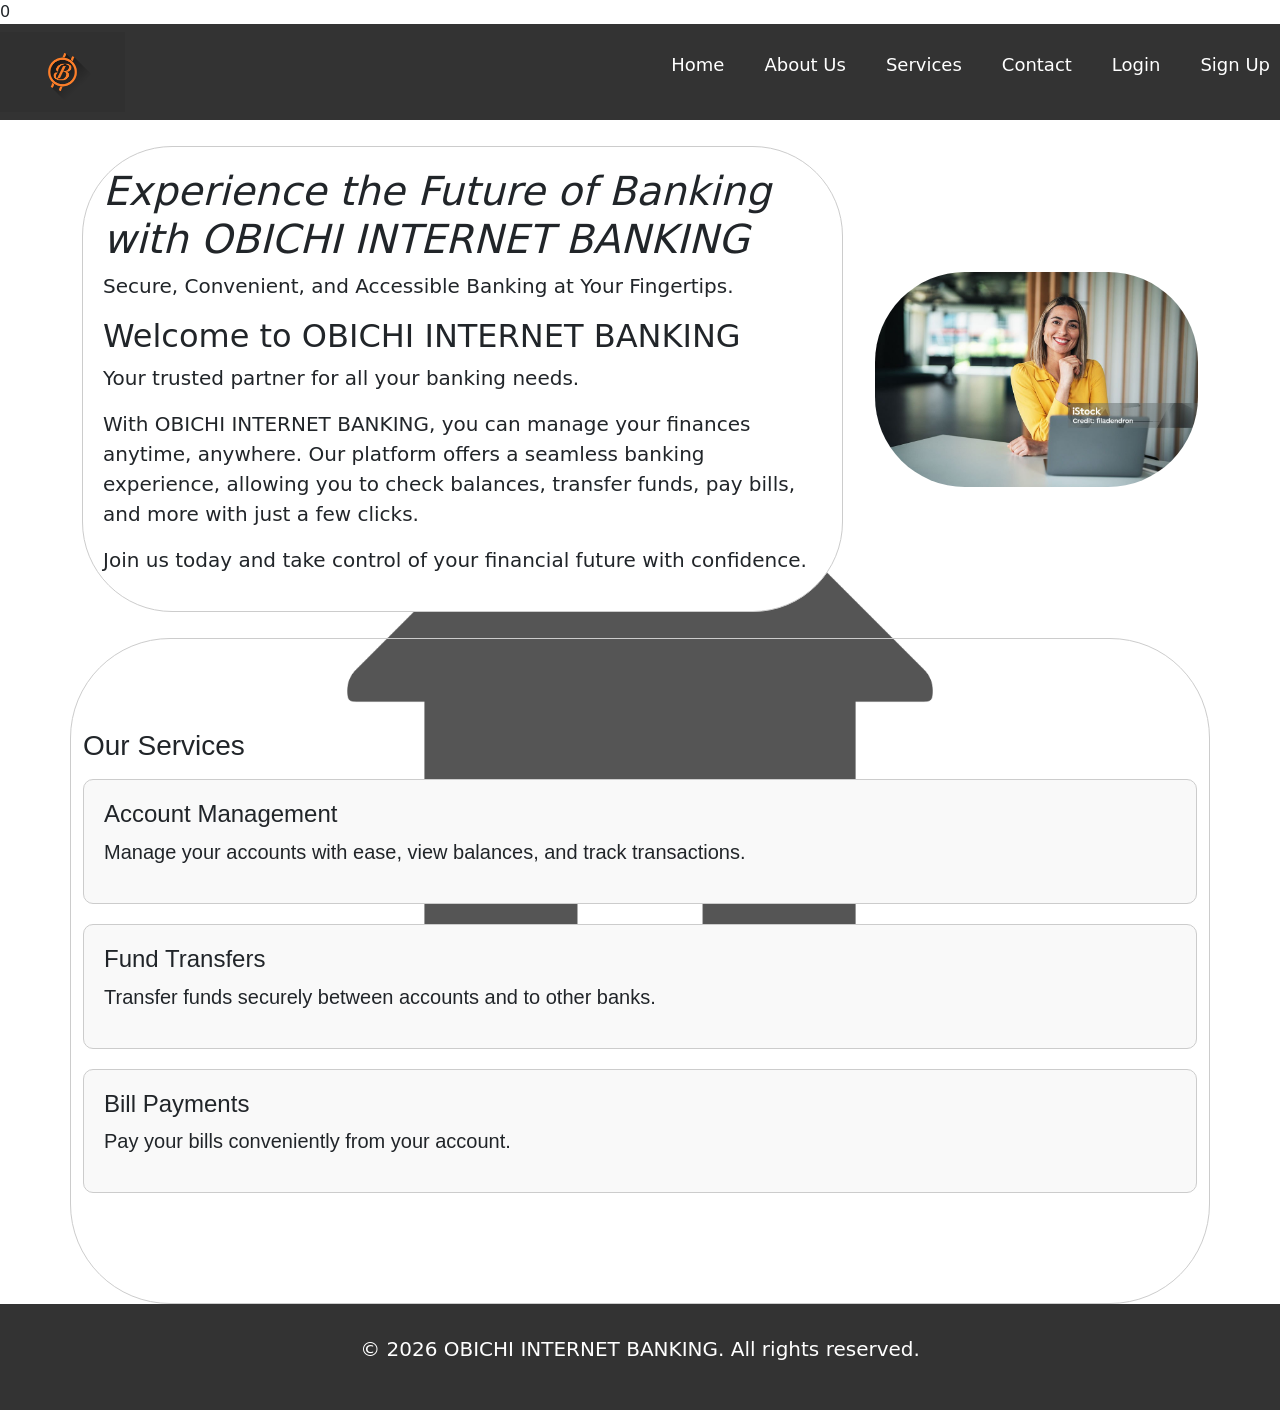
==== index.html @ 0a8cf856 "obi is a fool" ====
0<!DOCTYPE html>
<html lang="en">
<head>
    <meta charset="UTF-8">
    <meta name="viewport" content="width=device-width, initial-scale=1.0">
    <title>OBICHI INTERNET BANKING</title>
    <link href="https://cdn.jsdelivr.net/npm/bootstrap@5.3.8/dist/css/bootstrap.min.css" rel="stylesheet">
    <link rel="stylesheet" href="style.css">
</head>
<body>
    <header>
        <nav class="navbar">
            <div class="logo">
                <img src="img5.png" alt="OBICHI Internet Banking logo" height="100" />
            </div>
            <ul class="nav-links">
                <li><a href="#home">Home</a></li>
                <li><a href="about.html">About Us</a></li>
                <li><a href="services.html">Services</a></li>
                <li><a href="contact.html">Contact</a></li>
                <li><a href="login.html">Login</a></li>
                <li><a href="signup.html">Sign Up</a></li>
            </ul>
        </nav>
    </header>

    <main id="home">
        <section id="hero">
            <div class="container hero-grid">
                <div class="hero-card">
                    <h1>Experience the Future of Banking with OBICHI INTERNET BANKING</h1>
                    <p>Secure, Convenient, and Accessible Banking at Your Fingertips.</p>
                    <h2>Welcome to OBICHI INTERNET BANKING</h2>
                    <p>Your trusted partner for all your banking needs.</p>
                    <p>With OBICHI INTERNET BANKING, you can manage your finances anytime, anywhere. Our platform offers a seamless banking experience, allowing you to check balances, transfer funds, pay bills, and more with just a few clicks.</p>
                    <p>Join us today and take control of your financial future with confidence.</p> 
                </div>
                <div class="image">
                    <img src="img1.jpg" alt="Online banking dashboard" height="400" />
                </div>
            </div>
      </section>
        <section id="services">
            <div class="container">
                <h3>Our Services</h3>
                <div class="service-card">
                    <h4>Account Management</h4>
                    <p>Manage your accounts with ease, view balances, and track transactions.</p>
                    <p>
                </div>
                <div class="service-card">
                    <h4>Fund Transfers</h4>
                    <p>Transfer funds securely between accounts and to other banks.</p>
                </div>
                <div class="service-card">
                    <h4>Bill Payments</h4>
                    <p>Pay your bills conveniently from your account.</p>
                </div>
            </div>
        </section>
    </main>

    <footer class="footer">
        <div class="container">
            <p>&copy; 2026 OBICHI INTERNET BANKING. All rights reserved.</p>
        </div>
    </footer>
    
    <link href="https://cdn.jsdelivr.net/npm/bootstrap@5.3.8/dist/css/bootstrap.min.css" rel="stylesheet">
</body>
</html>
---- style.css ----
.navbar {
    background-color: #333;
    color: white;
    padding: 10px;
    display: flex;
    justify-content: space-between;
    align-items: center;
}
.nav-links {
    list-style: none;
    display: flex;
    gap: 20px;
}
.nav-links li a {
    color: white;
    text-decoration: none;
    font-size: 18px;
    padding: 5px 10px;
    transition: background-color 0.3s, color 0.3s;
}
.nav-links li a:hover {
    background-color: #555;
    color: white;
    border-radius: 5px;
}
.logo img {
    height: 80px;
}
.image img {
    max-width: 100%;
    height: auto;
    display: block;
    border-radius: 90px;
}
.container {
    max-width: 1200px;
    margin: 0 auto;
    padding: 20px;
    border-radius: 100px;
    
}


.hero-grid {
    display: flex;
    gap: 32px;
    align-items: center;
    justify-content: space-between;
    padding: 32px 0;
}

.hero-card,
.service-card {
    background: #fff;
    border: 1px solid #ccc;
    border-radius: 90px;
    padding-top: 20px;
    padding: 20px;
    margin-bottom: 16px;
    margin-top:16px ;
}

.image img {
    max-width: 100%;
    height: auto;
    display: block;
}

.footer {
    background-color: #333;
    color: white;
    text-align: center;
    padding: 20px;
    position: relative;
    bottom: 0;
    width: 100%;

}
.container{
    padding: 20px;
    color:white salmon;
    padding-bottom: 10px;
    padding-top: 10px;
    font-size: 20px;
}

#services .container {
    padding-bottom: 90px;
    padding-top: 90px;
    font-size: 20px;
    font-family: Arial, sans-serif;
    border: 1px solid #ccc;
}
.service-card {
    background-color: #f9f9f9;
    border: 1px solid #ccc;
    border-radius: 10px;
    padding: 20px;
    margin-bottom: 20px;
    transition: transform 0.3s, box-shadow 0.3s;
}
.service-card:hover {
    transform: translateY(-5px);
    box-shadow: 0 4px 8px rgba(0, 0, 0, 0.2);
}
.hero-card:hover {
    transform: translateY(-5px);
    box-shadow: 0 4px 8px rgba(0, 0, 0, 0.2);
}
h1{
    font-size: 36px;
    margin-bottom: 20px;
    color: #333;
    font-weight: bold;
    font-style: italic;
}
h2{
    font-size: 28px;
    margin-bottom: 15px;
    color: #333;
    font-weight: bold;
}h3{
    font-size: 24px;
    margin-bottom: 10px;
    color: #333;
    font-weight: bold;
}h4{
    font-size: 20px;
    margin-bottom: 8px;
    color: #333;
    font-weight: bold;
}
h5{
    font-size: 18px;
    margin-bottom: 6px;
    color: #333;
    font-weight: bold;
}
center{
    background-color:  #333;;
}
body{
    background-color: #101010;
    background-size: cover;
    font-family: Arial, sans-serif;
    font-size: 16px;
    font-weight: normal;
    background-image: url('img8.png');
    background-repeat: no-repeat;
    background-position: center;
    background-size: cover;
    color:whitesmoke;
}

@media (max-width: 768px) {
    .hero-grid {
        flex-direction: column;
        gap: 16px;
    }
}
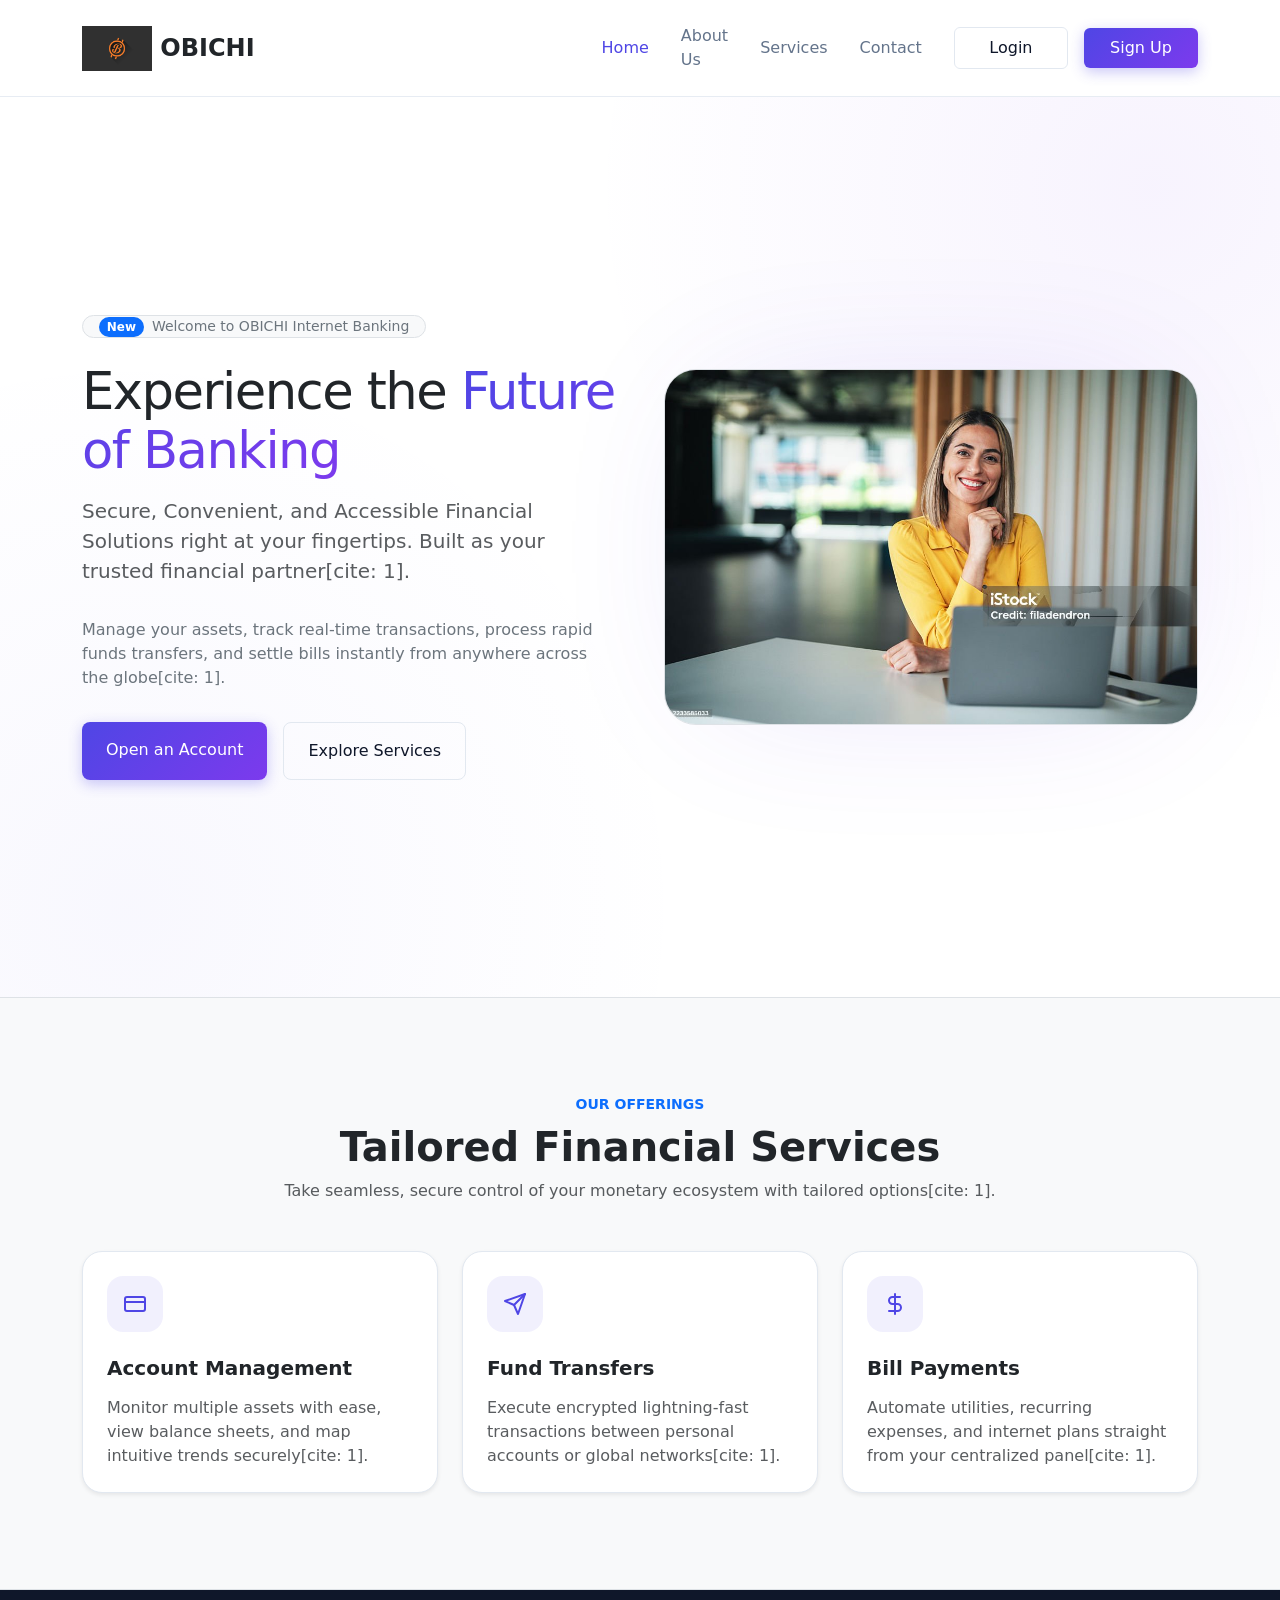
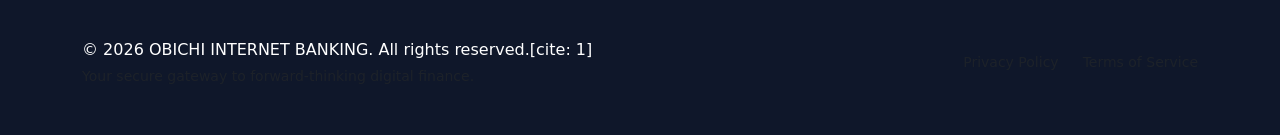
==== commit 785b5247: "bare" ====
--- a/index.html
+++ b/index.html
@@ -1,71 +1,261 @@
-0<!DOCTYPE html>
+<!DOCTYPE html>
 <html lang="en">
 <head>
     <meta charset="UTF-8">
     <meta name="viewport" content="width=device-width, initial-scale=1.0">
     <title>OBICHI INTERNET BANKING</title>
-    <link href="https://cdn.jsdelivr.net/npm/bootstrap@5.3.8/dist/css/bootstrap.min.css" rel="stylesheet">
-    <link rel="stylesheet" href="style.css">
+    <!-- Stable Bootstrap 5 CDN -->
+    <link href="https://cdn.jsdelivr.net/npm/bootstrap@5.3.3/dist/css/bootstrap.min.css" rel="stylesheet">
+    
+    <!-- Modern UI Custom Styles overriding base elements -->
+    <style>
+        :root {
+            --primary-gradient: linear-gradient(135deg, #4f46e5 0%, #7c3aed 100%);
+            --text-main: #0f172a;
+            --text-muted: #64748b;
+            --bg-light: #f8fafc;
+        }
+
+        body {
+            font-family: 'Inter', system-ui, -apple-system, sans-serif;
+            color: var(--text-main);
+            background-color: #ffffff;
+            overflow-x: hidden;
+        }
+
+        /* Navbar Polishing */
+        .navbar {
+            backdrop-filter: blur(12px);
+            background-color: rgba(255, 255, 255, 0.85) !important;
+            border-bottom: 1px solid rgba(226, 232, 240, 0.8);
+        }
+        .nav-link {
+            color: var(--text-muted) !important;
+            font-weight: 500;
+            transition: color 0.2s ease;
+        }
+        .nav-link:hover, .nav-link.active {
+            color: #4f46e5 !important;
+        }
+
+        /* Advanced Button Styling */
+        .btn-gradient {
+            background: var(--primary-gradient);
+            color: #ffffff !important;
+            border: none;
+            box-shadow: 0 4px 14px rgba(79, 70, 229, 0.3);
+            transition: transform 0.2s ease, box-shadow 0.2s ease;
+        }
+        .btn-gradient:hover {
+            transform: translateY(-2px);
+            box-shadow: 0 6px 20px rgba(79, 70, 229, 0.4);
+        }
+        .btn-outline-custom {
+            border: 1.5px solid #e2e8f0;
+            color: var(--text-main);
+            font-weight: 500;
+            transition: all 0.2s ease;
+        }
+        .btn-outline-custom:hover {
+            background-color: var(--bg-light);
+            border-color: #cbd5e1;
+        }
+
+        /* Hero Section Adjustments */
+        #hero {
+            background: radial-gradient(circle at 90% 10%, rgba(124, 58, 237, 0.06) 0%, transparent 40%),
+                        radial-gradient(circle at 10% 90%, rgba(79, 70, 229, 0.04) 0%, transparent 40%);
+        }
+        .hero-title {
+            font-size: clamp(2.5rem, 4vw, 3.75rem);
+            line-height: 1.15;
+            letter-spacing: -0.03em;
+        }
+        .hero-img-container {
+            position: relative;
+        }
+        .hero-img-container::before {
+            content: '';
+            position: absolute;
+            width: 80%;
+            height: 80%;
+            background: var(--primary-gradient);
+            filter: blur(80px);
+            opacity: 0.15;
+            z-index: -1;
+            top: 10%;
+            left: 10%;
+        }
+
+        /* Modern Service Cards */
+        .service-card {
+            background: #ffffff;
+            border: 1px solid #e2e8f0 !important;
+            border-radius: 1.25rem !important;
+            transition: all 0.3s cubic-bezier(0.4, 0, 0.2, 1);
+        }
+        .service-card:hover {
+            transform: translateY(-6px);
+            border-color: #c084fc !important;
+            box-shadow: 0 20px 25px -5px rgba(0, 0, 0, 0.05), 0 10px 10px -5px rgba(0, 0, 0, 0.02);
+        }
+        .icon-box {
+            width: 56px;
+            height: 56px;
+            background: rgba(79, 70, 229, 0.08);
+            color: #4f46e5;
+            border-radius: 1rem;
+            display: flex;
+            align-items: center;
+            justify-content: center;
+            font-size: 1.5rem;
+            margin-bottom: 1.5rem;
+            transition: background 0.3s ease, color 0.3s ease;
+        }
+        .service-card:hover .icon-box {
+            background: var(--primary-gradient);
+            color: #ffffff;
+        }
+
+        /* Custom Footer formatting */
+        footer {
+            background-color: #0f172a;
+        }
+    </style>
 </head>
 <body>
-    <header>
-        <nav class="navbar">
-            <div class="logo">
-                <img src="img5.png" alt="OBICHI Internet Banking logo" height="100" />
-            </div>
-            <ul class="nav-links">
-                <li><a href="#home">Home</a></li>
-                <li><a href="about.html">About Us</a></li>
-                <li><a href="services.html">Services</a></li>
-                <li><a href="contact.html">Contact</a></li>
-                <li><a href="login.html">Login</a></li>
-                <li><a href="signup.html">Sign Up</a></li>
-            </ul>
+    
+    <!-- STICKY TOP NAVIGATION -->
+    <header class="sticky-top">
+        <nav class="navbar navbar-expand-lg py-3">
+            <div class="container">
+                <a class="navbar-brand d-flex align-items-center" href="#home">
+                    <!-- Adjusted dynamic height to prevent layout shifts -->
+                    <img src="img5.png" alt="OBICHI Internet Banking logo" height="45" class="me-2" />
+                    <span class="fw-bold tracking-tight text-dark fs-4">OBICHI</span>
+                </a>
+                
+                <button class="navbar-toggler border-0" type="button" data-bs-toggle="collapse" data-bs-target="#navbarNav" aria-controls="navbarNav" aria-expanded="false" aria-label="Toggle navigation">
+                    <span class="navbar-toggler-icon"></span>
+                </button>
+                
+                <div class="collapse navbar-collapse" id="navbarNav">
+                    <ul class="navbar-nav ms-auto gap-3 align-items-center pt-3 pt-lg-0">
+                        <li class="nav-item"><a class="nav-link active" href="#home">Home</a></li>
+                        <li class="nav-item"><a class="nav-link" href="about.html">About Us</a></li>
+                        <li class="nav-item"><a class="nav-link" href="services.html">Services</a></li>
+                        <li class="nav-item"><a class="nav-link" href="contact.html">Contact</a></li>
+                        <li class="nav-item ms-lg-2 w-100 w-lg-auto"><a class="btn btn-outline-custom w-100 px-4 py-2" href="login.html">Login</a></li>
+                        <li class="nav-item w-100 w-lg-auto"><a class="btn btn-gradient w-100 px-4 py-2" href="signup.html">Sign Up</a></li>
+                    </ul>
+                </div>
+            </div>
         </nav>
     </header>
 
     <main id="home">
-        <section id="hero">
-            <div class="container hero-grid">
-                <div class="hero-card">
-                    <h1>Experience the Future of Banking with OBICHI INTERNET BANKING</h1>
-                    <p>Secure, Convenient, and Accessible Banking at Your Fingertips.</p>
-                    <h2>Welcome to OBICHI INTERNET BANKING</h2>
-                    <p>Your trusted partner for all your banking needs.</p>
-                    <p>With OBICHI INTERNET BANKING, you can manage your finances anytime, anywhere. Our platform offers a seamless banking experience, allowing you to check balances, transfer funds, pay bills, and more with just a few clicks.</p>
-                    <p>Join us today and take control of your financial future with confidence.</p> 
-                </div>
-                <div class="image">
-                    <img src="img1.jpg" alt="Online banking dashboard" height="400" />
-                </div>
-            </div>
-      </section>
-        <section id="services">
-            <div class="container">
-                <h3>Our Services</h3>
-                <div class="service-card">
-                    <h4>Account Management</h4>
-                    <p>Manage your accounts with ease, view balances, and track transactions.</p>
-                    <p>
-                </div>
-                <div class="service-card">
-                    <h4>Fund Transfers</h4>
-                    <p>Transfer funds securely between accounts and to other banks.</p>
-                </div>
-                <div class="service-card">
-                    <h4>Bill Payments</h4>
-                    <p>Pay your bills conveniently from your account.</p>
+        <!-- HERO SECTION -->
+        <section id="hero" class="py-5 d-flex align-items-center min-vh-100">
+            <div class="container py-4">
+                <div class="row align-items-center g-5">
+                    <div class="col-lg-6">
+                        <div class="d-inline-flex align-items-center gap-2 px-3 py-1.5 rounded-pill bg-light border mb-4">
+                            <span class="badge bg-primary rounded-pill">New</span>
+                            <span class="text-secondary small fw-medium">Welcome to OBICHI Internet Banking</span>
+                        </div>
+                        <h1 class="hero-title fw-extrabold text-dark mb-3">
+                            Experience the <span class="text-transparent bg-clip-text" style="background: var(--primary-gradient); -webkit-background-clip: text; -webkit-text-fill-color: transparent;">Future of Banking</span>
+                        </h1>
+                        <p class="fs-5 text-muted mb-4 pb-2">
+                            Secure, Convenient, and Accessible Financial Solutions right at your fingertips. Built as your trusted financial partner[cite: 1].
+                        </p>
+                        <p class="text-secondary mb-4">
+                            Manage your assets, track real-time transactions, process rapid funds transfers, and settle bills instantly from anywhere across the globe[cite: 1].
+                        </p>
+                        <div class="d-flex flex-column flex-sm-row gap-3 pt-2">
+                            <a href="signup.html" class="btn btn-gradient btn-lg px-4 py-3 fs-6">Open an Account</a>
+                            <a href="#services" class="btn btn-outline-custom btn-lg px-4 py-3 fs-6">Explore Services</a>
+                        </div>
+                    </div>
+                    <div class="col-lg-6">
+                        <div class="hero-img-container text-center">
+                            <!-- Let system adjust scaling with img-fluid while maintaining premium proportions -->
+                            <img src="img1.jpg" alt="Online banking dashboard" class="img-fluid rounded-5 shadow-2xl border" style="max-height: 480px; width: 100%; object-fit: cover;" />
+                        </div>
+                    </div>
+                </div>
+            </div>
+        </section>
+
+        <!-- SERVICES SECTION -->
+        <section id="services" class="py-5 bg-light border-top border-bottom">
+            <div class="container py-5">
+                <div class="text-center max-w-xl mx-auto mb-5">
+                    <span class="text-uppercase tracking-wider text-primary fw-bold small d-block mb-2">Our Offerings</span>
+                    <h2 class="fw-bold display-6 text-dark">Tailored Financial Services</h2>
+                    <p class="text-muted">Take seamless, secure control of your monetary ecosystem with tailored options[cite: 1].</p>
+                </div>
+                
+                <div class="row g-4">
+                    <!-- Card 1 -->
+                    <div class="col-md-4">
+                        <div class="card h-100 p-4 service-card shadow-sm">
+                            <div class="card-body p-0">
+                                <div class="icon-box">
+                                    <!-- Embedded modern layout visual structures -->
+                                    <svg width="24" height="24" viewBox="0 0 24 24" fill="none" stroke="currentColor" stroke-width="2" stroke-linecap="round" stroke-linejoin="round"><rect width="20" height="14" x="2" y="5" rx="2"/><line x1="2" x2="22" y1="10" y2="10"/></svg>
+                                </div>
+                                <h4 class="h5 fw-bold mb-3">Account Management</h4>
+                                <p class="text-muted mb-0">Monitor multiple assets with ease, view balance sheets, and map intuitive trends securely[cite: 1].</p>
+                            </div>
+                        </div>
+                    </div>
+                    <!-- Card 2 -->
+                    <div class="col-md-4">
+                        <div class="card h-100 p-4 service-card shadow-sm">
+                            <div class="card-body p-0">
+                                <div class="icon-box">
+                                    <svg width="24" height="24" viewBox="0 0 24 24" fill="none" stroke="currentColor" stroke-width="2" stroke-linecap="round" stroke-linejoin="round"><path d="m22 2-7 20-4-9-9-4Z"/><path d="M22 2 11 13"/></svg>
+                                </div>
+                                <h4 class="h5 fw-bold mb-3">Fund Transfers</h4>
+                                <p class="text-muted mb-0">Execute encrypted lightning-fast transactions between personal accounts or global networks[cite: 1].</p>
+                            </div>
+                        </div>
+                    </div>
+                    <!-- Card 3 -->
+                    <div class="col-md-4">
+                        <div class="card h-100 p-4 service-card shadow-sm">
+                            <div class="card-body p-0">
+                                <div class="icon-box">
+                                    <svg width="24" height="24" viewBox="0 0 24 24" fill="none" stroke="currentColor" stroke-width="2" stroke-linecap="round" stroke-linejoin="round"><path d="M12 2v20"/><path d="M17 5H9.5a3.5 3.5 0 0 0 0 7h5a3.5 3.5 0 0 1 0 7H6"/></svg>
+                                </div>
+                                <h4 class="h5 fw-bold mb-3">Bill Payments</h4>
+                                <p class="text-muted mb-0">Automate utilities, recurring expenses, and internet plans straight from your centralized panel[cite: 1].</p>
+                            </div>
+                        </div>
+                    </div>
                 </div>
             </div>
         </section>
     </main>
 
-    <footer class="footer">
+    <!-- FOOTER -->
+    <footer class="py-5 text-light-50">
         <div class="container">
-            <p>&copy; 2026 OBICHI INTERNET BANKING. All rights reserved.</p>
+            <div class="d-flex flex-column flex-md-row justify-content-between align-items-center gap-3 text-center text-md-start">
+                <div>
+                    <p class="mb-1 text-white fw-medium">&copy; 2026 OBICHI INTERNET BANKING. All rights reserved.[cite: 1]</p>
+                    <p class="small text-muted mb-0">Your secure gateway to forward-thinking digital finance.</p>
+                </div>
+                <div class="d-flex gap-4">
+                    <a href="#" class="text-muted text-decoration-none small hover-white">Privacy Policy</a>
+                    <a href="#" class="text-muted text-decoration-none small hover-white">Terms of Service</a>
+                </div>
+            </div>
         </div>
     </footer>
     
-    <link href="https://cdn.jsdelivr.net/npm/bootstrap@5.3.8/dist/css/bootstrap.min.css" rel="stylesheet">
+    <!-- Bootstrap 5 JavaScript Bundle containing Popper.js for drop-downs and mobile navigation functionality -->
+    <script src="https://cdn.jsdelivr.net/npm/bootstrap@5.3.3/dist/js/bootstrap.bundle.min.js"></script>
 </body>
 </html>
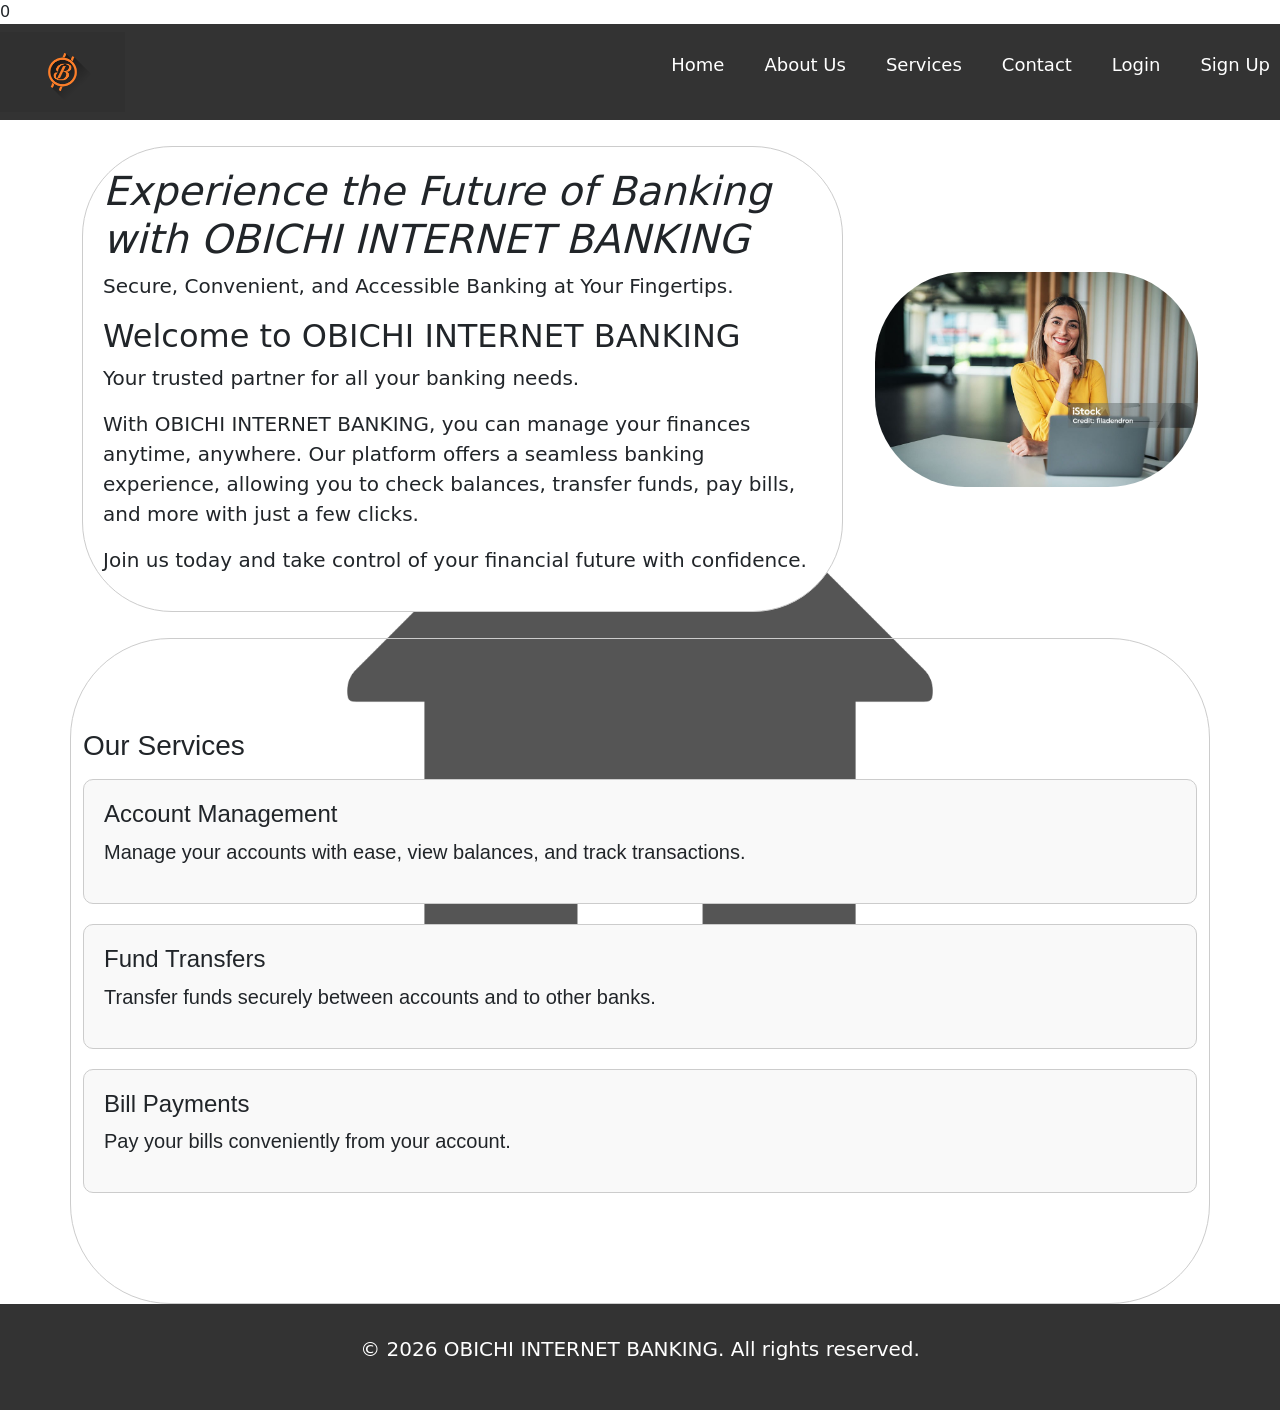
==== commit e5789506: "ss" ====
--- a/index.html
+++ b/index.html
@@ -1,261 +1,71 @@
-<!DOCTYPE html>
+0<!DOCTYPE html>
 <html lang="en">
 <head>
     <meta charset="UTF-8">
     <meta name="viewport" content="width=device-width, initial-scale=1.0">
     <title>OBICHI INTERNET BANKING</title>
-    <!-- Stable Bootstrap 5 CDN -->
-    <link href="https://cdn.jsdelivr.net/npm/bootstrap@5.3.3/dist/css/bootstrap.min.css" rel="stylesheet">
-    
-    <!-- Modern UI Custom Styles overriding base elements -->
-    <style>
-        :root {
-            --primary-gradient: linear-gradient(135deg, #4f46e5 0%, #7c3aed 100%);
-            --text-main: #0f172a;
-            --text-muted: #64748b;
-            --bg-light: #f8fafc;
-        }
-
-        body {
-            font-family: 'Inter', system-ui, -apple-system, sans-serif;
-            color: var(--text-main);
-            background-color: #ffffff;
-            overflow-x: hidden;
-        }
-
-        /* Navbar Polishing */
-        .navbar {
-            backdrop-filter: blur(12px);
-            background-color: rgba(255, 255, 255, 0.85) !important;
-            border-bottom: 1px solid rgba(226, 232, 240, 0.8);
-        }
-        .nav-link {
-            color: var(--text-muted) !important;
-            font-weight: 500;
-            transition: color 0.2s ease;
-        }
-        .nav-link:hover, .nav-link.active {
-            color: #4f46e5 !important;
-        }
-
-        /* Advanced Button Styling */
-        .btn-gradient {
-            background: var(--primary-gradient);
-            color: #ffffff !important;
-            border: none;
-            box-shadow: 0 4px 14px rgba(79, 70, 229, 0.3);
-            transition: transform 0.2s ease, box-shadow 0.2s ease;
-        }
-        .btn-gradient:hover {
-            transform: translateY(-2px);
-            box-shadow: 0 6px 20px rgba(79, 70, 229, 0.4);
-        }
-        .btn-outline-custom {
-            border: 1.5px solid #e2e8f0;
-            color: var(--text-main);
-            font-weight: 500;
-            transition: all 0.2s ease;
-        }
-        .btn-outline-custom:hover {
-            background-color: var(--bg-light);
-            border-color: #cbd5e1;
-        }
-
-        /* Hero Section Adjustments */
-        #hero {
-            background: radial-gradient(circle at 90% 10%, rgba(124, 58, 237, 0.06) 0%, transparent 40%),
-                        radial-gradient(circle at 10% 90%, rgba(79, 70, 229, 0.04) 0%, transparent 40%);
-        }
-        .hero-title {
-            font-size: clamp(2.5rem, 4vw, 3.75rem);
-            line-height: 1.15;
-            letter-spacing: -0.03em;
-        }
-        .hero-img-container {
-            position: relative;
-        }
-        .hero-img-container::before {
-            content: '';
-            position: absolute;
-            width: 80%;
-            height: 80%;
-            background: var(--primary-gradient);
-            filter: blur(80px);
-            opacity: 0.15;
-            z-index: -1;
-            top: 10%;
-            left: 10%;
-        }
-
-        /* Modern Service Cards */
-        .service-card {
-            background: #ffffff;
-            border: 1px solid #e2e8f0 !important;
-            border-radius: 1.25rem !important;
-            transition: all 0.3s cubic-bezier(0.4, 0, 0.2, 1);
-        }
-        .service-card:hover {
-            transform: translateY(-6px);
-            border-color: #c084fc !important;
-            box-shadow: 0 20px 25px -5px rgba(0, 0, 0, 0.05), 0 10px 10px -5px rgba(0, 0, 0, 0.02);
-        }
-        .icon-box {
-            width: 56px;
-            height: 56px;
-            background: rgba(79, 70, 229, 0.08);
-            color: #4f46e5;
-            border-radius: 1rem;
-            display: flex;
-            align-items: center;
-            justify-content: center;
-            font-size: 1.5rem;
-            margin-bottom: 1.5rem;
-            transition: background 0.3s ease, color 0.3s ease;
-        }
-        .service-card:hover .icon-box {
-            background: var(--primary-gradient);
-            color: #ffffff;
-        }
-
-        /* Custom Footer formatting */
-        footer {
-            background-color: #0f172a;
-        }
-    </style>
+    <link href="https://cdn.jsdelivr.net/npm/bootstrap@5.3.8/dist/css/bootstrap.min.css" rel="stylesheet">
+    <link rel="stylesheet" href="style.css">
 </head>
 <body>
-    
-    <!-- STICKY TOP NAVIGATION -->
-    <header class="sticky-top">
-        <nav class="navbar navbar-expand-lg py-3">
-            <div class="container">
-                <a class="navbar-brand d-flex align-items-center" href="#home">
-                    <!-- Adjusted dynamic height to prevent layout shifts -->
-                    <img src="img5.png" alt="OBICHI Internet Banking logo" height="45" class="me-2" />
-                    <span class="fw-bold tracking-tight text-dark fs-4">OBICHI</span>
-                </a>
-                
-                <button class="navbar-toggler border-0" type="button" data-bs-toggle="collapse" data-bs-target="#navbarNav" aria-controls="navbarNav" aria-expanded="false" aria-label="Toggle navigation">
-                    <span class="navbar-toggler-icon"></span>
-                </button>
-                
-                <div class="collapse navbar-collapse" id="navbarNav">
-                    <ul class="navbar-nav ms-auto gap-3 align-items-center pt-3 pt-lg-0">
-                        <li class="nav-item"><a class="nav-link active" href="#home">Home</a></li>
-                        <li class="nav-item"><a class="nav-link" href="about.html">About Us</a></li>
-                        <li class="nav-item"><a class="nav-link" href="services.html">Services</a></li>
-                        <li class="nav-item"><a class="nav-link" href="contact.html">Contact</a></li>
-                        <li class="nav-item ms-lg-2 w-100 w-lg-auto"><a class="btn btn-outline-custom w-100 px-4 py-2" href="login.html">Login</a></li>
-                        <li class="nav-item w-100 w-lg-auto"><a class="btn btn-gradient w-100 px-4 py-2" href="signup.html">Sign Up</a></li>
-                    </ul>
-                </div>
+    <header>
+        <nav class="navbar">
+            <div class="logo">
+                <img src="img5.png" alt="OBICHI Internet Banking logo" height="100" />
             </div>
+            <ul class="nav-links">
+                <li><a href="#home">Home</a></li>
+                <li><a href="about.html">About Us</a></li>
+                <li><a href="services.html">Services</a></li>
+                <li><a href="contact.html">Contact</a></li>
+                <li><a href="login.html">Login</a></li>
+                <li><a href="signup.html">Sign Up</a></li>
+            </ul>
         </nav>
     </header>
 
     <main id="home">
-        <!-- HERO SECTION -->
-        <section id="hero" class="py-5 d-flex align-items-center min-vh-100">
-            <div class="container py-4">
-                <div class="row align-items-center g-5">
-                    <div class="col-lg-6">
-                        <div class="d-inline-flex align-items-center gap-2 px-3 py-1.5 rounded-pill bg-light border mb-4">
-                            <span class="badge bg-primary rounded-pill">New</span>
-                            <span class="text-secondary small fw-medium">Welcome to OBICHI Internet Banking</span>
-                        </div>
-                        <h1 class="hero-title fw-extrabold text-dark mb-3">
-                            Experience the <span class="text-transparent bg-clip-text" style="background: var(--primary-gradient); -webkit-background-clip: text; -webkit-text-fill-color: transparent;">Future of Banking</span>
-                        </h1>
-                        <p class="fs-5 text-muted mb-4 pb-2">
-                            Secure, Convenient, and Accessible Financial Solutions right at your fingertips. Built as your trusted financial partner[cite: 1].
-                        </p>
-                        <p class="text-secondary mb-4">
-                            Manage your assets, track real-time transactions, process rapid funds transfers, and settle bills instantly from anywhere across the globe[cite: 1].
-                        </p>
-                        <div class="d-flex flex-column flex-sm-row gap-3 pt-2">
-                            <a href="signup.html" class="btn btn-gradient btn-lg px-4 py-3 fs-6">Open an Account</a>
-                            <a href="#services" class="btn btn-outline-custom btn-lg px-4 py-3 fs-6">Explore Services</a>
-                        </div>
-                    </div>
-                    <div class="col-lg-6">
-                        <div class="hero-img-container text-center">
-                            <!-- Let system adjust scaling with img-fluid while maintaining premium proportions -->
-                            <img src="img1.jpg" alt="Online banking dashboard" class="img-fluid rounded-5 shadow-2xl border" style="max-height: 480px; width: 100%; object-fit: cover;" />
-                        </div>
-                    </div>
+        <section id="hero">
+            <div class="container hero-grid">
+                <div class="hero-card">
+                    <h1>Experience the Future of Banking with OBICHI INTERNET BANKING</h1>
+                    <p>Secure, Convenient, and Accessible Banking at Your Fingertips.</p>
+                    <h2>Welcome to OBICHI INTERNET BANKING</h2>
+                    <p>Your trusted partner for all your banking needs.</p>
+                    <p>With OBICHI INTERNET BANKING, you can manage your finances anytime, anywhere. Our platform offers a seamless banking experience, allowing you to check balances, transfer funds, pay bills, and more with just a few clicks.</p>
+                    <p>Join us today and take control of your financial future with confidence.</p> 
+                </div>
+                <div class="image">
+                    <img src="img1.jpg" alt="Online banking dashboard" height="400" />
                 </div>
             </div>
-        </section>
-
-        <!-- SERVICES SECTION -->
-        <section id="services" class="py-5 bg-light border-top border-bottom">
-            <div class="container py-5">
-                <div class="text-center max-w-xl mx-auto mb-5">
-                    <span class="text-uppercase tracking-wider text-primary fw-bold small d-block mb-2">Our Offerings</span>
-                    <h2 class="fw-bold display-6 text-dark">Tailored Financial Services</h2>
-                    <p class="text-muted">Take seamless, secure control of your monetary ecosystem with tailored options[cite: 1].</p>
+      </section>
+        <section id="services">
+            <div class="container">
+                <h3>Our Services</h3>
+                <div class="service-card">
+                    <h4>Account Management</h4>
+                    <p>Manage your accounts with ease, view balances, and track transactions.</p>
+                    <p>
                 </div>
-                
-                <div class="row g-4">
-                    <!-- Card 1 -->
-                    <div class="col-md-4">
-                        <div class="card h-100 p-4 service-card shadow-sm">
-                            <div class="card-body p-0">
-                                <div class="icon-box">
-                                    <!-- Embedded modern layout visual structures -->
-                                    <svg width="24" height="24" viewBox="0 0 24 24" fill="none" stroke="currentColor" stroke-width="2" stroke-linecap="round" stroke-linejoin="round"><rect width="20" height="14" x="2" y="5" rx="2"/><line x1="2" x2="22" y1="10" y2="10"/></svg>
-                                </div>
-                                <h4 class="h5 fw-bold mb-3">Account Management</h4>
-                                <p class="text-muted mb-0">Monitor multiple assets with ease, view balance sheets, and map intuitive trends securely[cite: 1].</p>
-                            </div>
-                        </div>
-                    </div>
-                    <!-- Card 2 -->
-                    <div class="col-md-4">
-                        <div class="card h-100 p-4 service-card shadow-sm">
-                            <div class="card-body p-0">
-                                <div class="icon-box">
-                                    <svg width="24" height="24" viewBox="0 0 24 24" fill="none" stroke="currentColor" stroke-width="2" stroke-linecap="round" stroke-linejoin="round"><path d="m22 2-7 20-4-9-9-4Z"/><path d="M22 2 11 13"/></svg>
-                                </div>
-                                <h4 class="h5 fw-bold mb-3">Fund Transfers</h4>
-                                <p class="text-muted mb-0">Execute encrypted lightning-fast transactions between personal accounts or global networks[cite: 1].</p>
-                            </div>
-                        </div>
-                    </div>
-                    <!-- Card 3 -->
-                    <div class="col-md-4">
-                        <div class="card h-100 p-4 service-card shadow-sm">
-                            <div class="card-body p-0">
-                                <div class="icon-box">
-                                    <svg width="24" height="24" viewBox="0 0 24 24" fill="none" stroke="currentColor" stroke-width="2" stroke-linecap="round" stroke-linejoin="round"><path d="M12 2v20"/><path d="M17 5H9.5a3.5 3.5 0 0 0 0 7h5a3.5 3.5 0 0 1 0 7H6"/></svg>
-                                </div>
-                                <h4 class="h5 fw-bold mb-3">Bill Payments</h4>
-                                <p class="text-muted mb-0">Automate utilities, recurring expenses, and internet plans straight from your centralized panel[cite: 1].</p>
-                            </div>
-                        </div>
-                    </div>
+                <div class="service-card">
+                    <h4>Fund Transfers</h4>
+                    <p>Transfer funds securely between accounts and to other banks.</p>
+                </div>
+                <div class="service-card">
+                    <h4>Bill Payments</h4>
+                    <p>Pay your bills conveniently from your account.</p>
                 </div>
             </div>
         </section>
     </main>
 
-    <!-- FOOTER -->
-    <footer class="py-5 text-light-50">
+    <footer class="footer">
         <div class="container">
-            <div class="d-flex flex-column flex-md-row justify-content-between align-items-center gap-3 text-center text-md-start">
-                <div>
-                    <p class="mb-1 text-white fw-medium">&copy; 2026 OBICHI INTERNET BANKING. All rights reserved.[cite: 1]</p>
-                    <p class="small text-muted mb-0">Your secure gateway to forward-thinking digital finance.</p>
-                </div>
-                <div class="d-flex gap-4">
-                    <a href="#" class="text-muted text-decoration-none small hover-white">Privacy Policy</a>
-                    <a href="#" class="text-muted text-decoration-none small hover-white">Terms of Service</a>
-                </div>
-            </div>
+            <p>&copy; 2026 OBICHI INTERNET BANKING. All rights reserved.</p>
         </div>
     </footer>
     
-    <!-- Bootstrap 5 JavaScript Bundle containing Popper.js for drop-downs and mobile navigation functionality -->
-    <script src="https://cdn.jsdelivr.net/npm/bootstrap@5.3.3/dist/js/bootstrap.bundle.min.js"></script>
+    <link href="https://cdn.jsdelivr.net/npm/bootstrap@5.3.8/dist/css/bootstrap.min.css" rel="stylesheet">
 </body>
 </html>
--- a/style.css
+++ b/style.css
@@ -0,0 +1,160 @@
+.navbar {
+    background-color: #333;
+    color: white;
+    padding: 10px;
+    display: flex;
+    justify-content: space-between;
+    align-items: center;
+}
+.nav-links {
+    list-style: none;
+    display: flex;
+    gap: 20px;
+}
+.nav-links li a {
+    color: white;
+    text-decoration: none;
+    font-size: 18px;
+    padding: 5px 10px;
+    transition: background-color 0.3s, color 0.3s;
+}
+.nav-links li a:hover {
+    background-color: #555;
+    color: white;
+    border-radius: 5px;
+}
+.logo img {
+    height: 80px;
+}
+.image img {
+    max-width: 100%;
+    height: auto;
+    display: block;
+    border-radius: 90px;
+}
+.container {
+    max-width: 1200px;
+    margin: 0 auto;
+    padding: 20px;
+    border-radius: 100px;
+    
+}
+
+
+.hero-grid {
+    display: flex;
+    gap: 32px;
+    align-items: center;
+    justify-content: space-between;
+    padding: 32px 0;
+}
+
+.hero-card,
+.service-card {
+    background: #fff;
+    border: 1px solid #ccc;
+    border-radius: 90px;
+    padding-top: 20px;
+    padding: 20px;
+    margin-bottom: 16px;
+    margin-top:16px ;
+}
+
+.image img {
+    max-width: 100%;
+    height: auto;
+    display: block;
+}
+
+.footer {
+    background-color: #333;
+    color: white;
+    text-align: center;
+    padding: 20px;
+    position: relative;
+    bottom: 0;
+    width: 100%;
+
+}
+.container{
+    padding: 20px;
+    color:white salmon;
+    padding-bottom: 10px;
+    padding-top: 10px;
+    font-size: 20px;
+}
+
+#services .container {
+    padding-bottom: 90px;
+    padding-top: 90px;
+    font-size: 20px;
+    font-family: Arial, sans-serif;
+    border: 1px solid #ccc;
+}
+.service-card {
+    background-color: #f9f9f9;
+    border: 1px solid #ccc;
+    border-radius: 10px;
+    padding: 20px;
+    margin-bottom: 20px;
+    transition: transform 0.3s, box-shadow 0.3s;
+}
+.service-card:hover {
+    transform: translateY(-5px);
+    box-shadow: 0 4px 8px rgba(0, 0, 0, 0.2);
+}
+.hero-card:hover {
+    transform: translateY(-5px);
+    box-shadow: 0 4px 8px rgba(0, 0, 0, 0.2);
+}
+h1{
+    font-size: 36px;
+    margin-bottom: 20px;
+    color: #333;
+    font-weight: bold;
+    font-style: italic;
+}
+h2{
+    font-size: 28px;
+    margin-bottom: 15px;
+    color: #333;
+    font-weight: bold;
+}h3{
+    font-size: 24px;
+    margin-bottom: 10px;
+    color: #333;
+    font-weight: bold;
+}h4{
+    font-size: 20px;
+    margin-bottom: 8px;
+    color: #333;
+    font-weight: bold;
+}
+h5{
+    font-size: 18px;
+    margin-bottom: 6px;
+    color: #333;
+    font-weight: bold;
+}
+center{
+    background-color:  #333;;
+}
+body{
+    background-color: #101010;
+    background-size: cover;
+    font-family: Arial, sans-serif;
+    font-size: 16px;
+    font-weight: normal;
+    background-image: url('img8.png');
+    background-repeat: no-repeat;
+    background-position: center;
+    background-size: cover;
+    color:whitesmoke;
+}
+
+@media (max-width: 768px) {
+    .hero-grid {
+        flex-direction: column;
+        gap: 16px;
+    }
+}
